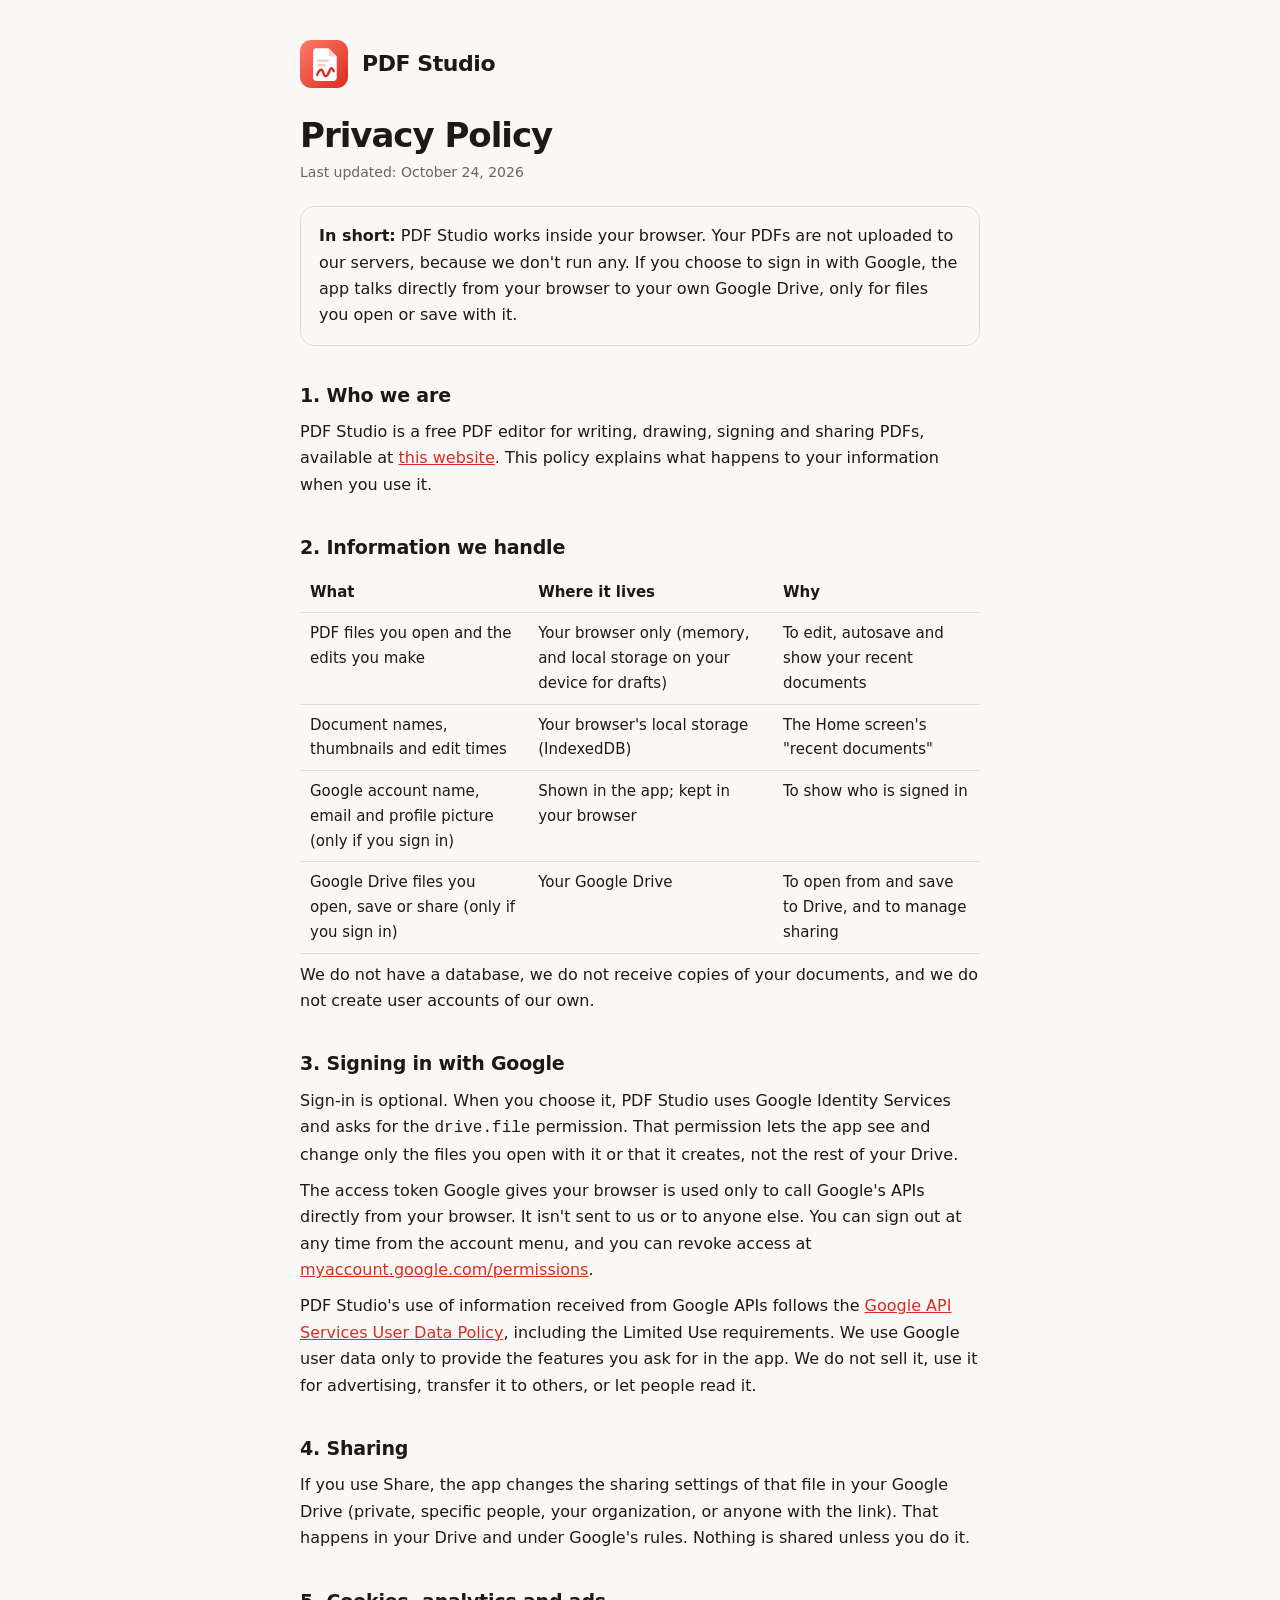
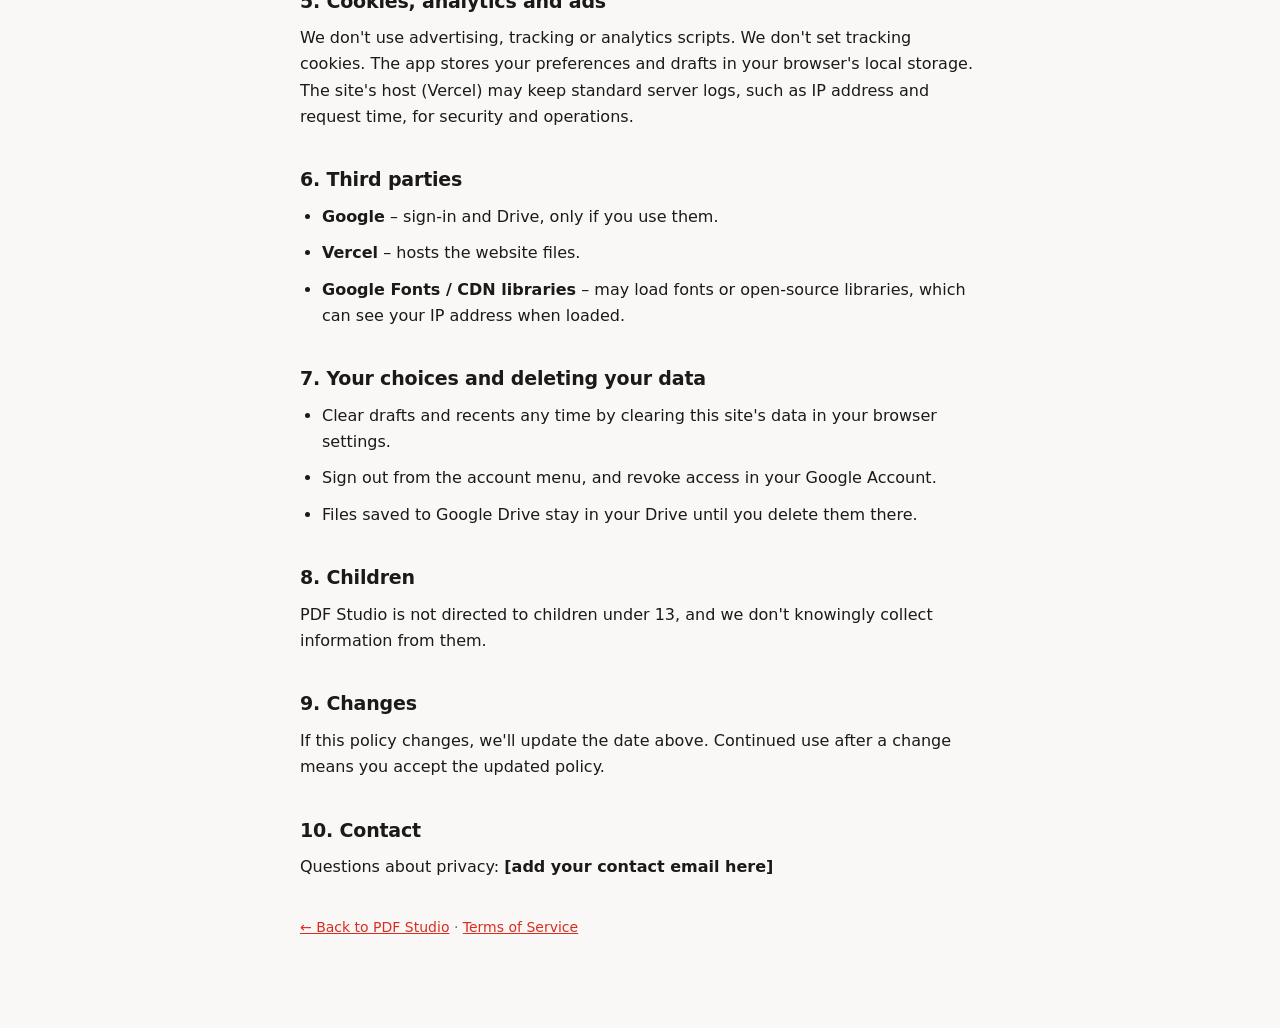
==== privacy.html @ 5ac16d6f "Add files via upload" ====
<!DOCTYPE html>
<html lang="en">
<head>
<meta charset="utf-8">
<meta name="viewport" content="width=device-width, initial-scale=1">
<meta name="color-scheme" content="light dark">
<title>Privacy Policy – PDF Studio</title>
<link rel="icon" type="image/svg+xml" href="assets/icon.svg">
<link rel="apple-touch-icon" href="assets/apple-touch-icon.png">
<style>
:root{--bg:#faf8f6;--fg:#1c1917;--mut:#6b6560;--line:rgba(28,25,23,.12);--acc:#d92d20}
@media(prefers-color-scheme:dark){:root{--bg:#17171a;--fg:#f3f1ee;--mut:#a39d97;--line:rgba(255,255,255,.14);--acc:#ff7a68}}
*{box-sizing:border-box}
body{margin:0;background:var(--bg);color:var(--fg);font:16px/1.65 system-ui,-apple-system,"Segoe UI",Roboto,sans-serif}
main{max-width:720px;margin:0 auto;padding:40px 20px 80px}
header{display:flex;align-items:center;gap:14px;margin-bottom:28px}
header img{width:48px;height:48px}
header a{color:inherit;text-decoration:none;font-weight:800;font-size:22px;letter-spacing:-.02em}
h1{font-size:34px;line-height:1.15;letter-spacing:-.03em;margin:0 0 6px}
h2{font-size:19px;margin:34px 0 8px;letter-spacing:-.01em}
p,li{margin:0 0 10px}
ul{padding-left:22px;margin:0 0 10px}
.mut{color:var(--mut);font-size:14px}
.box{border:1px solid var(--line);border-radius:14px;padding:16px 18px;margin:22px 0}
a{color:var(--acc)}
table{border-collapse:collapse;width:100%;font-size:15px;margin:8px 0}
th,td{text-align:left;padding:8px 10px;border-bottom:1px solid var(--line);vertical-align:top}
</style>
</head>
<body>
<main>
<header><img src="assets/icon.svg" alt=""><a href="./">PDF Studio</a></header>
<h1>Privacy Policy</h1>
<p class="mut">Last updated: October 24, 2026</p>

<div class="box"><strong>In short:</strong> PDF Studio works inside your browser. Your PDFs are not uploaded to our servers, because we don't run any. If you choose to sign in with Google, the app talks directly from your browser to your own Google Drive, only for files you open or save with it.</div>

<h2>1. Who we are</h2>
<p>PDF Studio is a free PDF editor for writing, drawing, signing and sharing PDFs, available at <a href="./">this website</a>. This policy explains what happens to your information when you use it.</p>

<h2>2. Information we handle</h2>
<table>
<tr><th>What</th><th>Where it lives</th><th>Why</th></tr>
<tr><td>PDF files you open and the edits you make</td><td>Your browser only (memory, and local storage on your device for drafts)</td><td>To edit, autosave and show your recent documents</td></tr>
<tr><td>Document names, thumbnails and edit times</td><td>Your browser's local storage (IndexedDB)</td><td>The Home screen's "recent documents"</td></tr>
<tr><td>Google account name, email and profile picture (only if you sign in)</td><td>Shown in the app; kept in your browser</td><td>To show who is signed in</td></tr>
<tr><td>Google Drive files you open, save or share (only if you sign in)</td><td>Your Google Drive</td><td>To open from and save to Drive, and to manage sharing</td></tr>
</table>
<p>We do not have a database, we do not receive copies of your documents, and we do not create user accounts of our own.</p>

<h2>3. Signing in with Google</h2>
<p>Sign-in is optional. When you choose it, PDF Studio uses Google Identity Services and asks for the <code>drive.file</code> permission. That permission lets the app see and change only the files you open with it or that it creates, not the rest of your Drive.</p>
<p>The access token Google gives your browser is used only to call Google's APIs directly from your browser. It isn't sent to us or to anyone else. You can sign out at any time from the account menu, and you can revoke access at <a href="https://myaccount.google.com/permissions" rel="noopener">myaccount.google.com/permissions</a>.</p>
<p>PDF Studio's use of information received from Google APIs follows the <a href="https://developers.google.com/terms/api-services-user-data-policy" rel="noopener">Google API Services User Data Policy</a>, including the Limited Use requirements. We use Google user data only to provide the features you ask for in the app. We do not sell it, use it for advertising, transfer it to others, or let people read it.</p>

<h2>4. Sharing</h2>
<p>If you use Share, the app changes the sharing settings of that file in your Google Drive (private, specific people, your organization, or anyone with the link). That happens in your Drive and under Google's rules. Nothing is shared unless you do it.</p>

<h2>5. Cookies, analytics and ads</h2>
<p>We don't use advertising, tracking or analytics scripts. We don't set tracking cookies. The app stores your preferences and drafts in your browser's local storage. The site's host (Vercel) may keep standard server logs, such as IP address and request time, for security and operations.</p>

<h2>6. Third parties</h2>
<ul>
<li><strong>Google</strong> – sign-in and Drive, only if you use them.</li>
<li><strong>Vercel</strong> – hosts the website files.</li>
<li><strong>Google Fonts / CDN libraries</strong> – may load fonts or open-source libraries, which can see your IP address when loaded.</li>
</ul>

<h2>7. Your choices and deleting your data</h2>
<ul>
<li>Clear drafts and recents any time by clearing this site's data in your browser settings.</li>
<li>Sign out from the account menu, and revoke access in your Google Account.</li>
<li>Files saved to Google Drive stay in your Drive until you delete them there.</li>
</ul>

<h2>8. Children</h2>
<p>PDF Studio is not directed to children under 13, and we don't knowingly collect information from them.</p>

<h2>9. Changes</h2>
<p>If this policy changes, we'll update the date above. Continued use after a change means you accept the updated policy.</p>

<h2>10. Contact</h2>
<p>Questions about privacy: <strong>[add your contact email here]</strong></p>

<p class="mut" style="margin-top:36px"><a href="./">← Back to PDF Studio</a> · <a href="terms">Terms of Service</a></p>
</main>
</body>
</html>
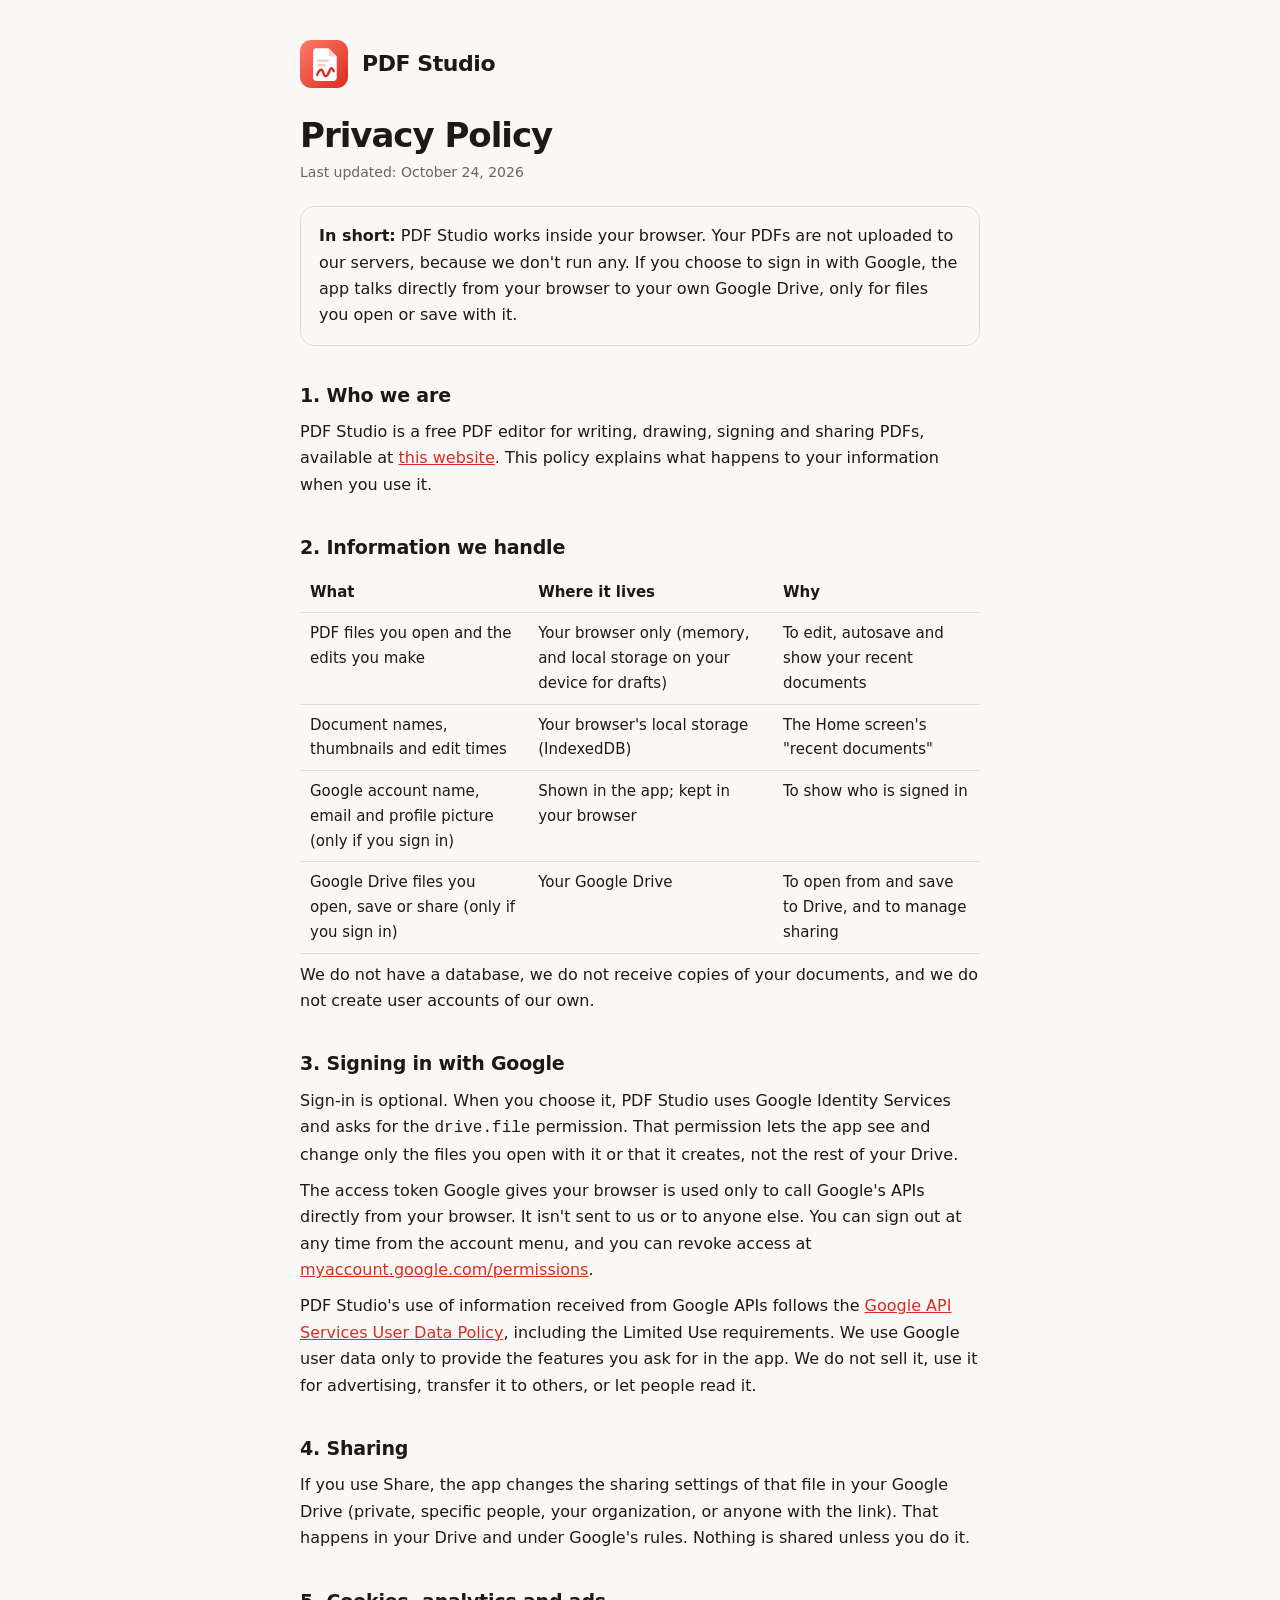
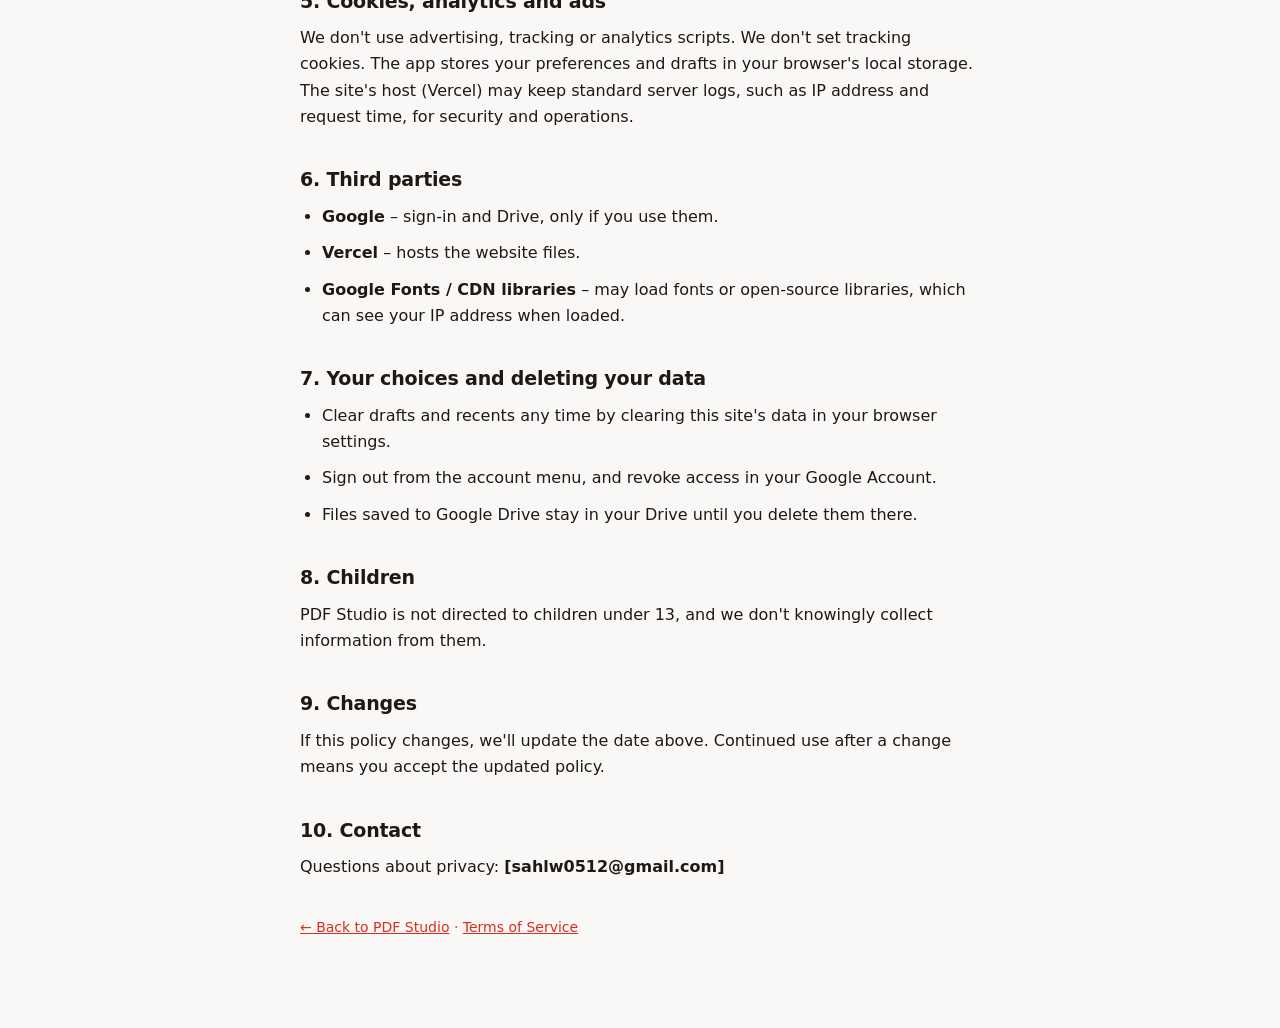
==== commit eb61ac1e: "Update contact email in privacy policy" ====
--- a/privacy.html
+++ b/privacy.html
@@ -80,7 +80,7 @@
 <p>If this policy changes, we'll update the date above. Continued use after a change means you accept the updated policy.</p>
 
 <h2>10. Contact</h2>
-<p>Questions about privacy: <strong>[add your contact email here]</strong></p>
+<p>Questions about privacy: <strong>[sahlw0512@gmail.com]</strong></p>
 
 <p class="mut" style="margin-top:36px"><a href="./">← Back to PDF Studio</a> · <a href="terms">Terms of Service</a></p>
 </main>
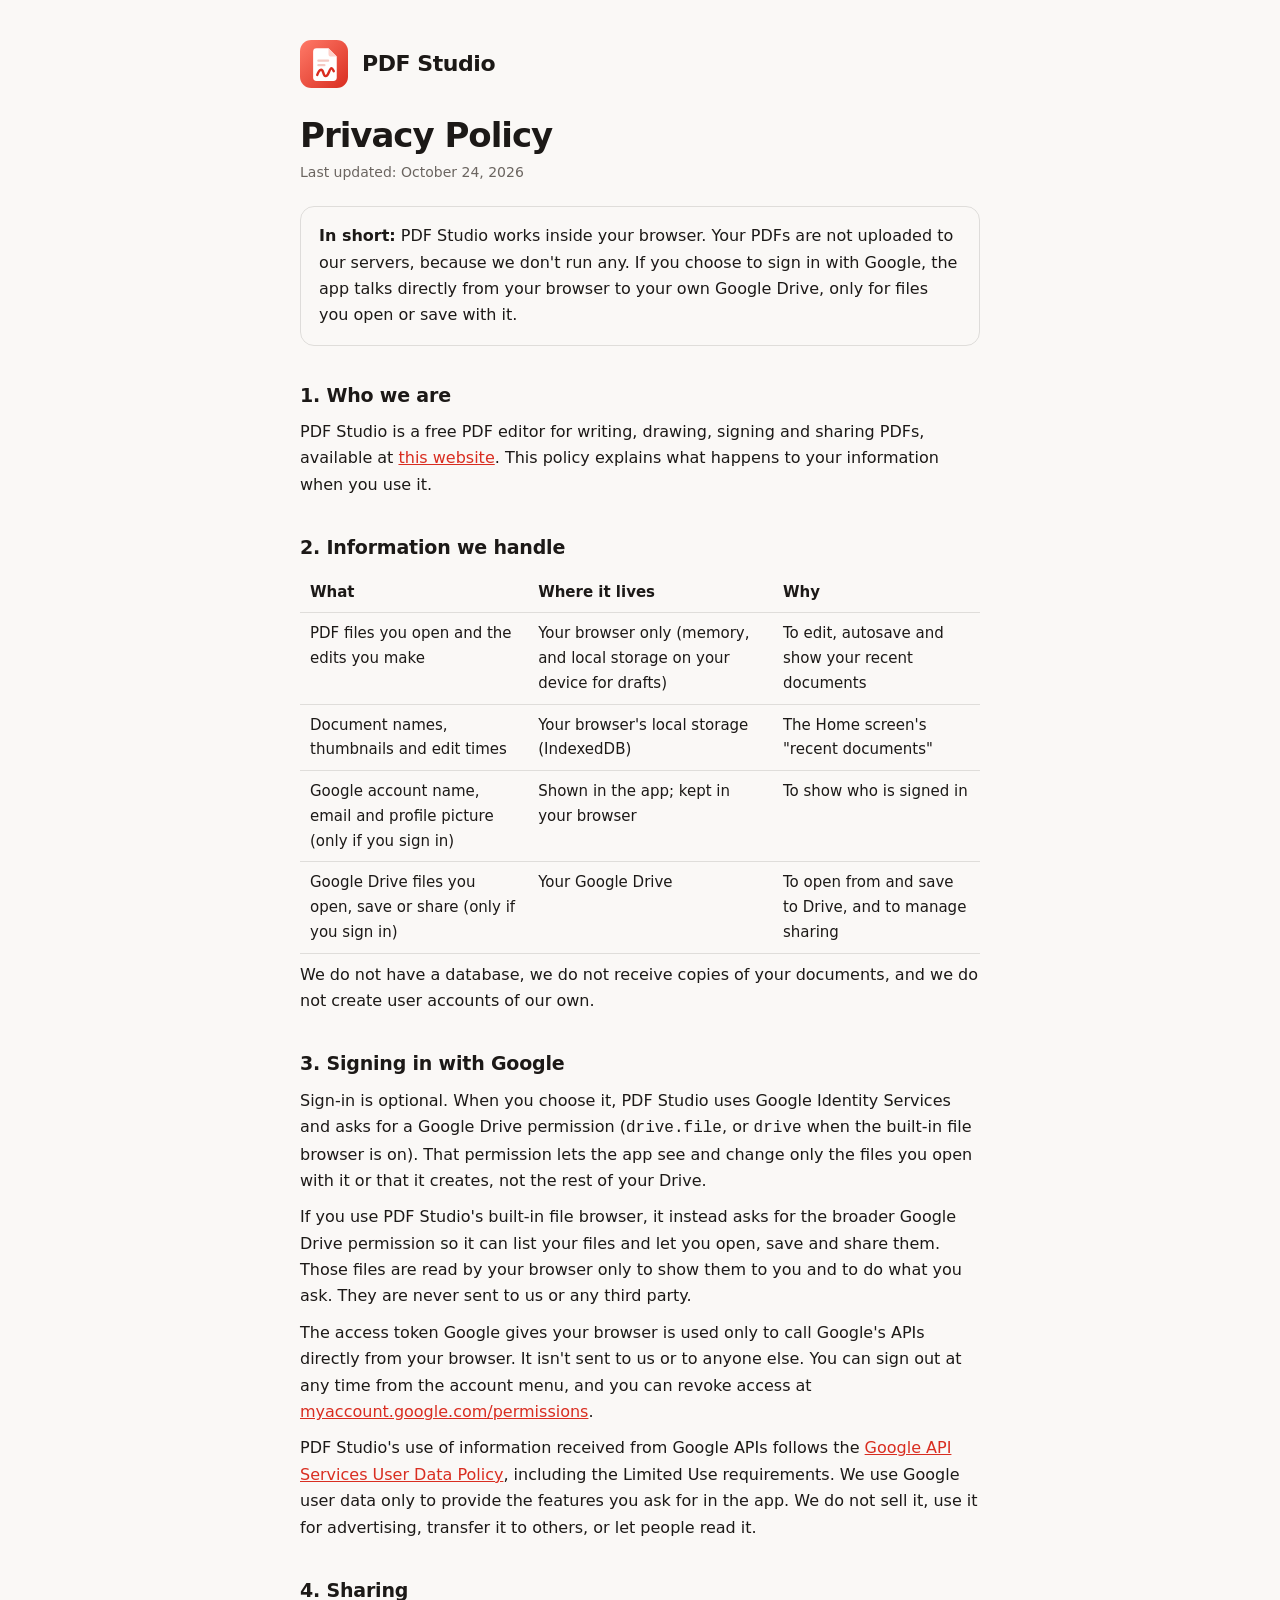
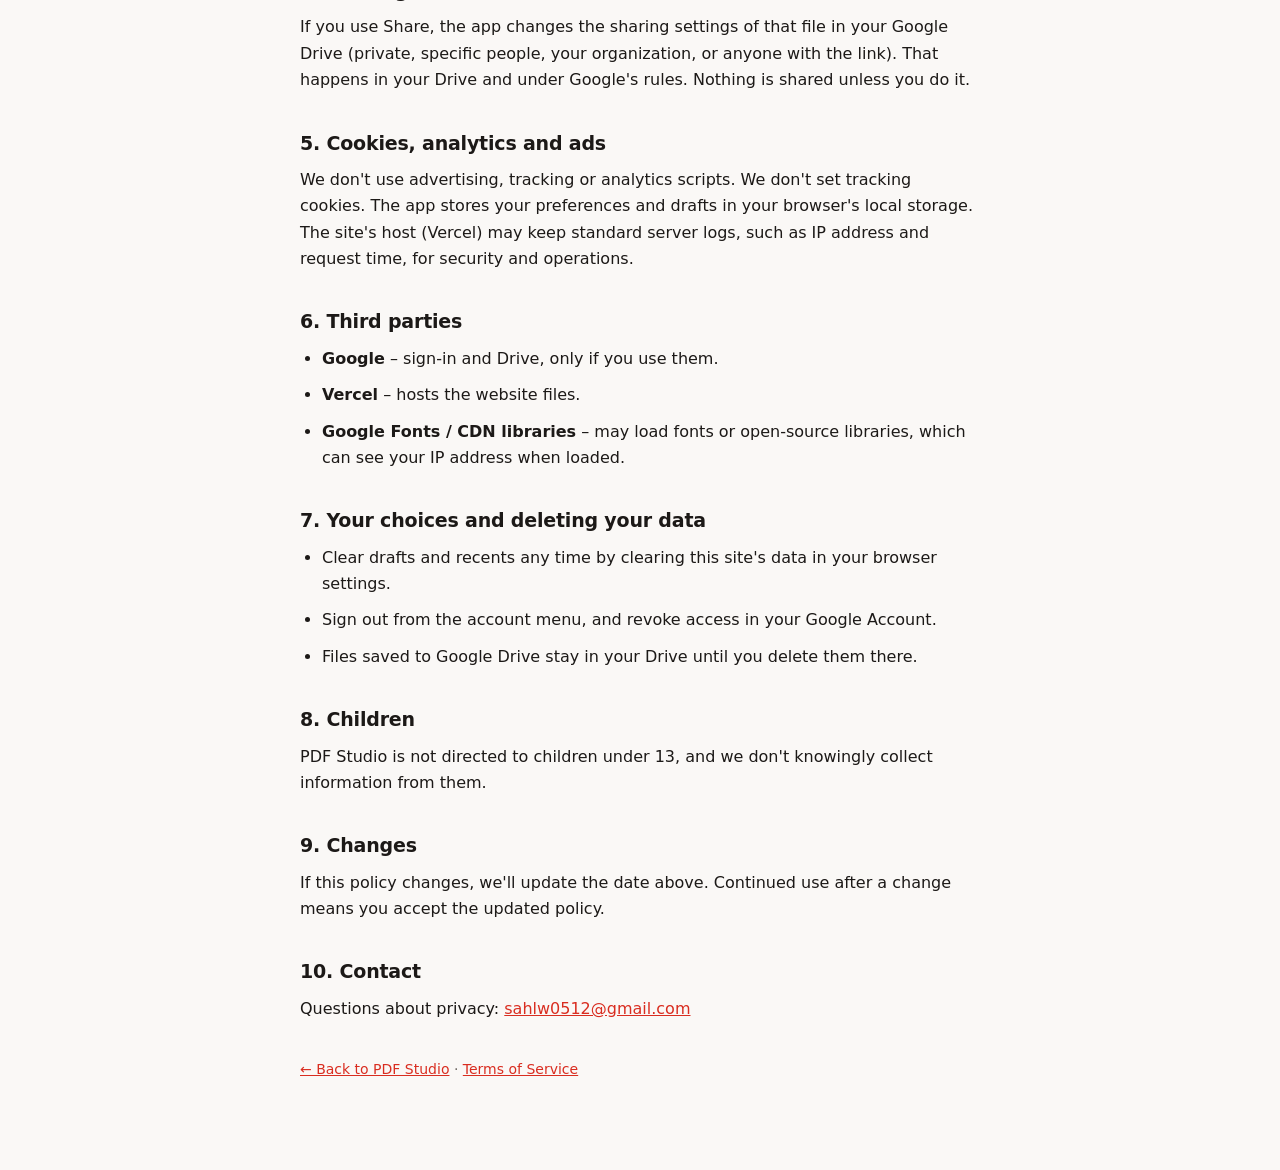
==== commit c8af9ea6: "Update privacy policy for Google sign-in details" ====
--- a/privacy.html
+++ b/privacy.html
@@ -49,7 +49,8 @@
 <p>We do not have a database, we do not receive copies of your documents, and we do not create user accounts of our own.</p>
 
 <h2>3. Signing in with Google</h2>
-<p>Sign-in is optional. When you choose it, PDF Studio uses Google Identity Services and asks for the <code>drive.file</code> permission. That permission lets the app see and change only the files you open with it or that it creates, not the rest of your Drive.</p>
+<p>Sign-in is optional. When you choose it, PDF Studio uses Google Identity Services and asks for a Google Drive permission (<code>drive.file</code>, or <code>drive</code> when the built-in file browser is on). That permission lets the app see and change only the files you open with it or that it creates, not the rest of your Drive.</p>
+<p>If you use PDF Studio's built-in file browser, it instead asks for the broader Google Drive permission so it can list your files and let you open, save and share them. Those files are read by your browser only to show them to you and to do what you ask. They are never sent to us or any third party.</p>
 <p>The access token Google gives your browser is used only to call Google's APIs directly from your browser. It isn't sent to us or to anyone else. You can sign out at any time from the account menu, and you can revoke access at <a href="https://myaccount.google.com/permissions" rel="noopener">myaccount.google.com/permissions</a>.</p>
 <p>PDF Studio's use of information received from Google APIs follows the <a href="https://developers.google.com/terms/api-services-user-data-policy" rel="noopener">Google API Services User Data Policy</a>, including the Limited Use requirements. We use Google user data only to provide the features you ask for in the app. We do not sell it, use it for advertising, transfer it to others, or let people read it.</p>
 
@@ -80,7 +81,7 @@
 <p>If this policy changes, we'll update the date above. Continued use after a change means you accept the updated policy.</p>
 
 <h2>10. Contact</h2>
-<p>Questions about privacy: <strong>[sahlw0512@gmail.com]</strong></p>
+<p>Questions about privacy: <a href="mailto:sahlw0512@gmail.com">sahlw0512@gmail.com</a></p>
 
 <p class="mut" style="margin-top:36px"><a href="./">← Back to PDF Studio</a> · <a href="terms">Terms of Service</a></p>
 </main>
